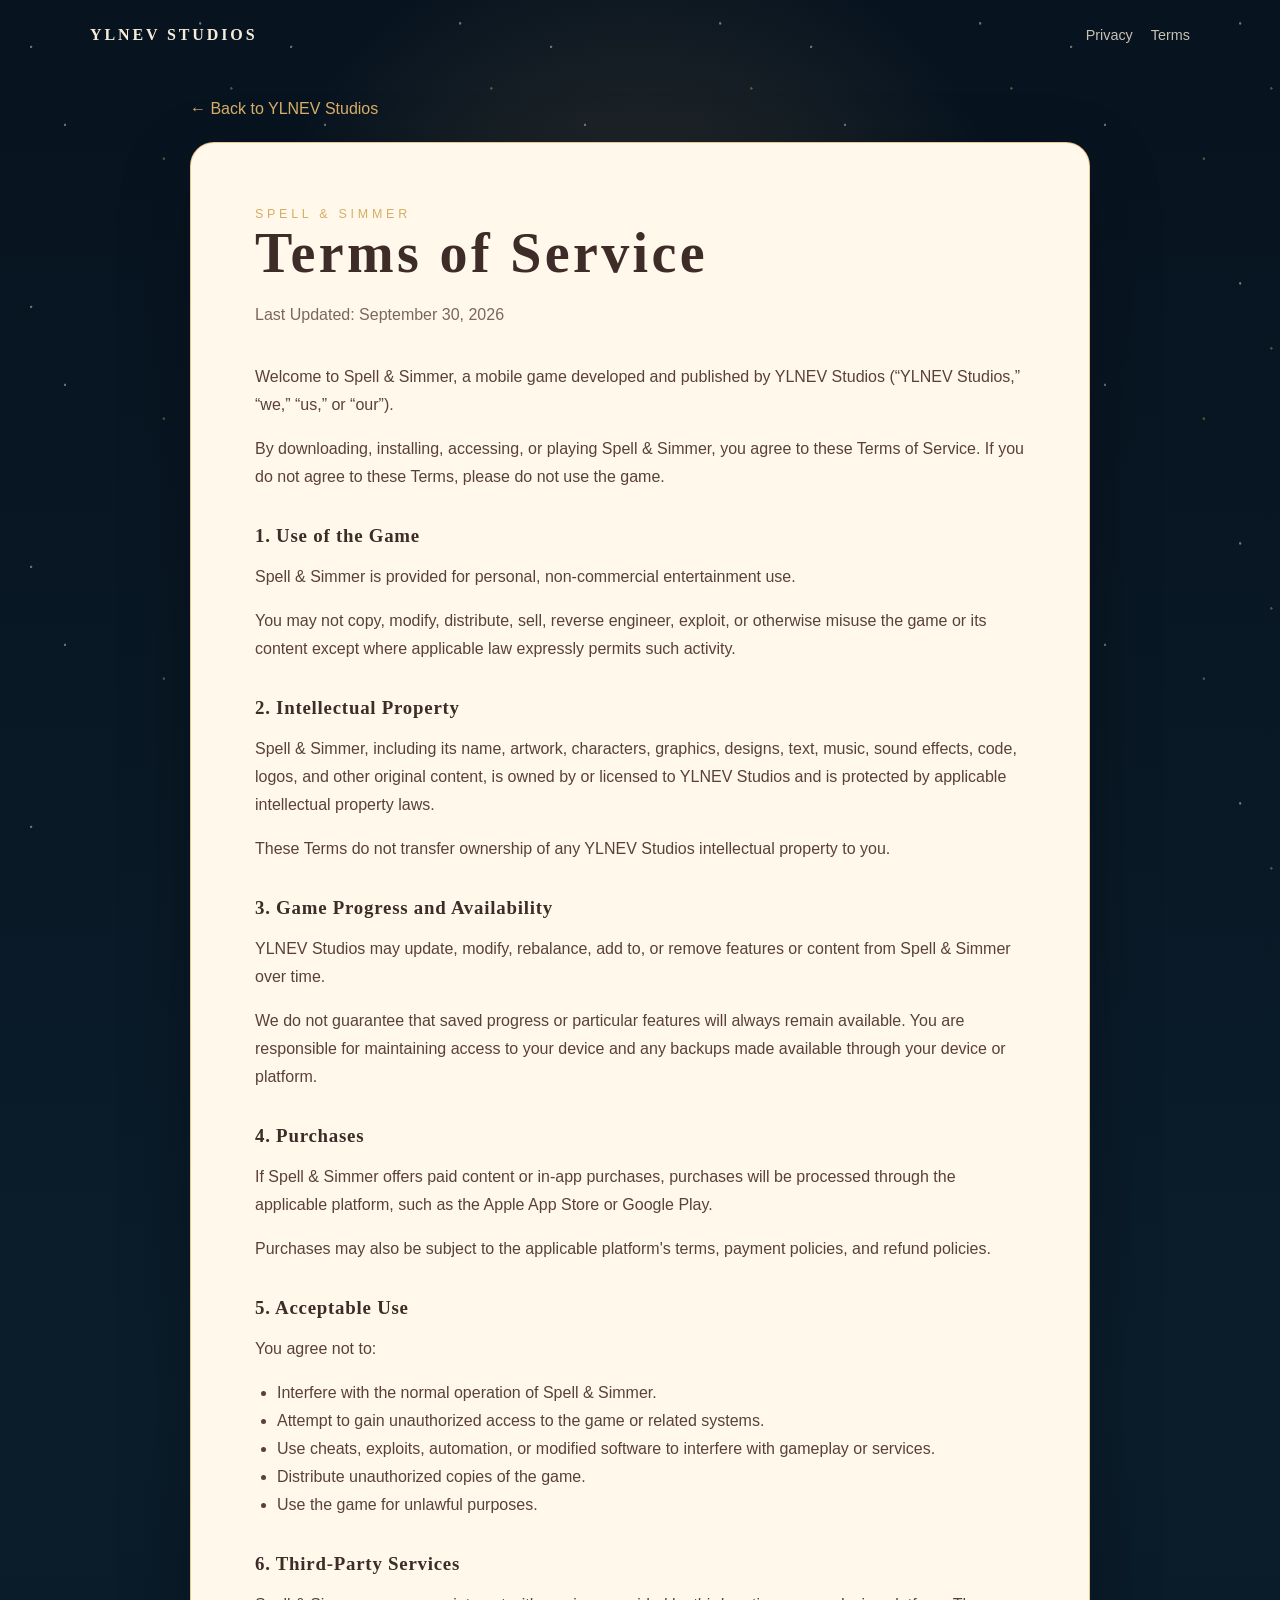
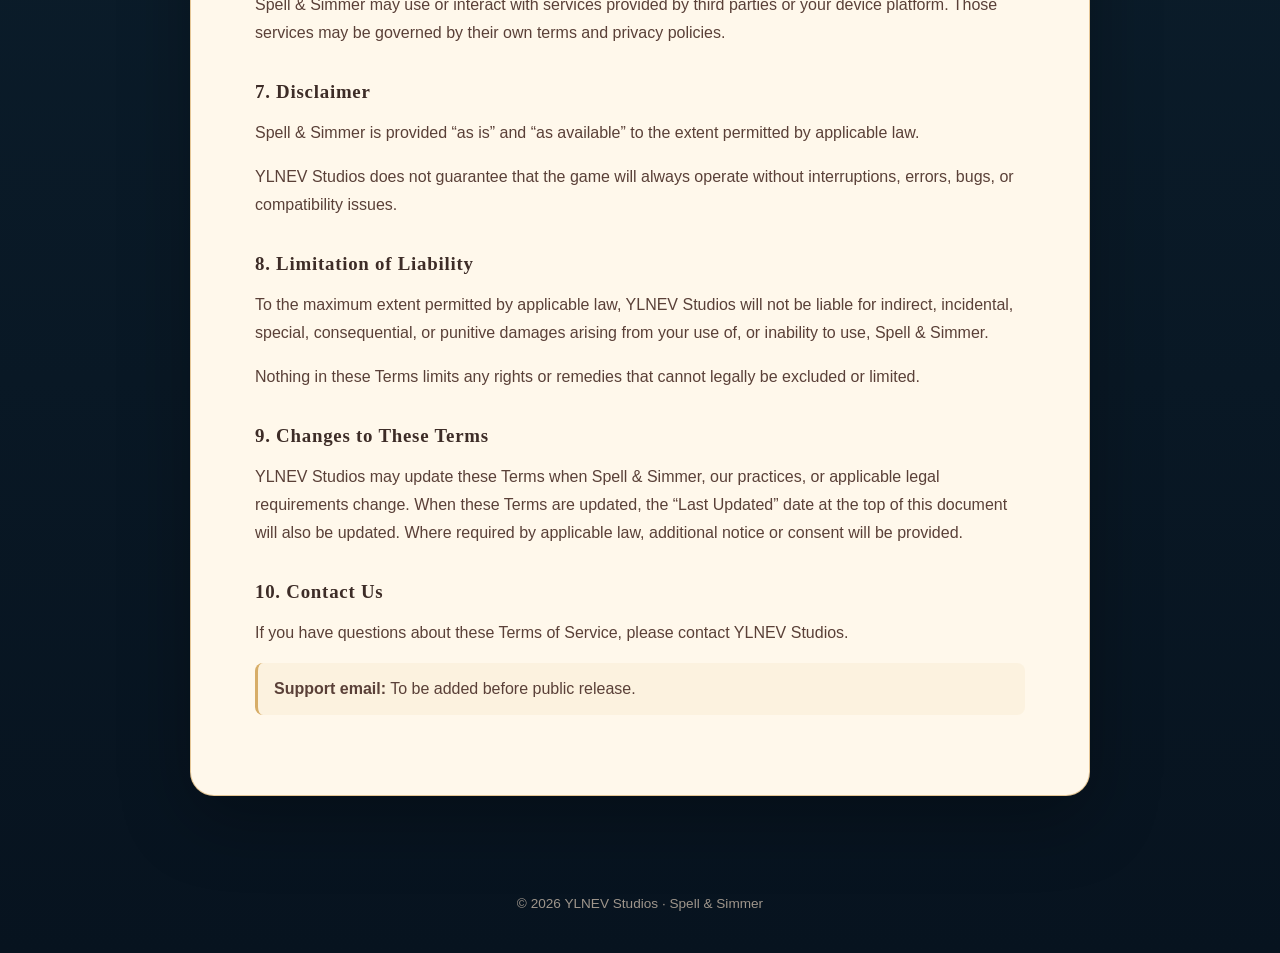
==== terms/index.html @ 40d7309d "Add Spell & Simmer terms of service" ====
<!doctype html>
<html lang="en">
<head>
  <meta charset="utf-8">
  <meta name="viewport" content="width=device-width, initial-scale=1">
  <meta name="description" content="Terms of Service for Spell & Simmer by YLNEV Studios.">
  <title>Terms of Service | Spell & Simmer | YLNEV Studios</title>
  <link rel="stylesheet" href="/styles.css">
</head>
<body>
  <header class="site-header">
    <a class="brand" href="/">YLNEV STUDIOS</a>
    <nav aria-label="Main navigation"><a href="/privacy/">Privacy</a><a href="/terms/">Terms</a></nav>
  </header>

  <main class="legal-wrap">
    <a class="back" href="/">← Back to YLNEV Studios</a>
    <article class="legal-card">
      <div class="eyebrow">Spell &amp; Simmer</div>
      <h1>Terms of Service</h1>
      <p class="updated">Last Updated: September 30, 2026</p>

      <p>Welcome to Spell &amp; Simmer, a mobile game developed and published by YLNEV Studios (“YLNEV Studios,” “we,” “us,” or “our”).</p>
      <p>By downloading, installing, accessing, or playing Spell &amp; Simmer, you agree to these Terms of Service. If you do not agree to these Terms, please do not use the game.</p>

      <h2>1. Use of the Game</h2>
      <p>Spell &amp; Simmer is provided for personal, non-commercial entertainment use.</p>
      <p>You may not copy, modify, distribute, sell, reverse engineer, exploit, or otherwise misuse the game or its content except where applicable law expressly permits such activity.</p>

      <h2>2. Intellectual Property</h2>
      <p>Spell &amp; Simmer, including its name, artwork, characters, graphics, designs, text, music, sound effects, code, logos, and other original content, is owned by or licensed to YLNEV Studios and is protected by applicable intellectual property laws.</p>
      <p>These Terms do not transfer ownership of any YLNEV Studios intellectual property to you.</p>

      <h2>3. Game Progress and Availability</h2>
      <p>YLNEV Studios may update, modify, rebalance, add to, or remove features or content from Spell &amp; Simmer over time.</p>
      <p>We do not guarantee that saved progress or particular features will always remain available. You are responsible for maintaining access to your device and any backups made available through your device or platform.</p>

      <h2>4. Purchases</h2>
      <p>If Spell &amp; Simmer offers paid content or in-app purchases, purchases will be processed through the applicable platform, such as the Apple App Store or Google Play.</p>
      <p>Purchases may also be subject to the applicable platform's terms, payment policies, and refund policies.</p>

      <h2>5. Acceptable Use</h2>
      <p>You agree not to:</p>
      <ul>
        <li>Interfere with the normal operation of Spell &amp; Simmer.</li>
        <li>Attempt to gain unauthorized access to the game or related systems.</li>
        <li>Use cheats, exploits, automation, or modified software to interfere with gameplay or services.</li>
        <li>Distribute unauthorized copies of the game.</li>
        <li>Use the game for unlawful purposes.</li>
      </ul>

      <h2>6. Third-Party Services</h2>
      <p>Spell &amp; Simmer may use or interact with services provided by third parties or your device platform. Those services may be governed by their own terms and privacy policies.</p>

      <h2>7. Disclaimer</h2>
      <p>Spell &amp; Simmer is provided “as is” and “as available” to the extent permitted by applicable law.</p>
      <p>YLNEV Studios does not guarantee that the game will always operate without interruptions, errors, bugs, or compatibility issues.</p>

      <h2>8. Limitation of Liability</h2>
      <p>To the maximum extent permitted by applicable law, YLNEV Studios will not be liable for indirect, incidental, special, consequential, or punitive damages arising from your use of, or inability to use, Spell &amp; Simmer.</p>
      <p>Nothing in these Terms limits any rights or remedies that cannot legally be excluded or limited.</p>

      <h2>9. Changes to These Terms</h2>
      <p>YLNEV Studios may update these Terms when Spell &amp; Simmer, our practices, or applicable legal requirements change. When these Terms are updated, the “Last Updated” date at the top of this document will also be updated. Where required by applicable law, additional notice or consent will be provided.</p>

      <h2>10. Contact Us</h2>
      <p>If you have questions about these Terms of Service, please contact YLNEV Studios.</p>
      <p class="notice"><strong>Support email:</strong> To be added before public release.</p>
    </article>
  </main>

  <footer>© 2026 YLNEV Studios · Spell &amp; Simmer</footer>
</body>
</html>
---- styles.css ----
:root {
  --night: #07131f;
  --night-soft: #0d2130;
  --cream: #f7ecd9;
  --paper: #fff8eb;
  --gold: #d7ad67;
  --sage: #8da38a;
  --brown: #5a4038;
  --muted: #c9c0b4;
}

* { box-sizing: border-box; }
html { scroll-behavior: smooth; }
body {
  margin: 0;
  min-height: 100vh;
  font-family: Georgia, 'Times New Roman', serif;
  color: var(--cream);
  background:
    radial-gradient(circle at 50% 12%, rgba(215,173,103,.18), transparent 24rem),
    linear-gradient(180deg, #07131f 0%, #0b1d2b 55%, #07131f 100%);
}
body::before {
  content: '';
  position: fixed;
  inset: 0;
  pointer-events: none;
  opacity: .38;
  background-image:
    radial-gradient(circle at 12% 18%, #fff 0 1px, transparent 1.5px),
    radial-gradient(circle at 77% 9%, #fff 0 1px, transparent 1.5px),
    radial-gradient(circle at 89% 34%, #d7ad67 0 1px, transparent 1.5px),
    radial-gradient(circle at 25% 48%, #fff 0 1px, transparent 1.5px),
    radial-gradient(circle at 63% 61%, #d7ad67 0 1px, transparent 1.5px);
  background-size: 260px 260px;
}

a { color: inherit; }
.site-header {
  width: min(1100px, calc(100% - 36px));
  margin: 0 auto;
  padding: 26px 0;
  display: flex;
  align-items: center;
  justify-content: space-between;
  gap: 20px;
  position: relative;
  z-index: 1;
}
.brand {
  text-decoration: none;
  letter-spacing: .18em;
  font-weight: 700;
  color: var(--cream);
}
nav { display: flex; gap: 18px; flex-wrap: wrap; justify-content: flex-end; }
nav a { text-decoration: none; color: var(--muted); font-family: Arial, sans-serif; font-size: .9rem; }
nav a:hover { color: var(--gold); }

.hero {
  width: min(980px, calc(100% - 36px));
  min-height: 68vh;
  margin: 0 auto;
  display: grid;
  place-items: center;
  text-align: center;
  position: relative;
  z-index: 1;
}
.hero-inner { max-width: 760px; padding: 72px 0 90px; }
.moon {
  width: 104px;
  height: 104px;
  border: 3px solid var(--gold);
  border-radius: 50%;
  margin: 0 auto 30px;
  box-shadow: 0 0 36px rgba(215,173,103,.2);
  position: relative;
}
.moon::after {
  content: '';
  position: absolute;
  width: 88px;
  height: 88px;
  border-radius: 50%;
  background: #091824;
  top: -7px;
  left: 25px;
}
.eyebrow {
  font-family: Arial, sans-serif;
  text-transform: uppercase;
  letter-spacing: .3em;
  color: var(--gold);
  font-size: .78rem;
}
h1 { font-size: clamp(2.8rem, 8vw, 6rem); margin: 12px 0 8px; letter-spacing: .06em; }
.hero h2 { font-weight: 400; margin: 0 0 22px; color: var(--gold); font-size: clamp(1.3rem, 3vw, 2rem); }
.hero p { font-family: Arial, sans-serif; line-height: 1.7; color: var(--muted); font-size: 1.05rem; }
.actions { margin-top: 34px; display: flex; justify-content: center; gap: 14px; flex-wrap: wrap; }
.button {
  display: inline-block;
  padding: 13px 20px;
  border: 1px solid var(--gold);
  border-radius: 999px;
  text-decoration: none;
  font-family: Arial, sans-serif;
  font-size: .92rem;
  transition: .2s ease;
}
.button:hover { background: var(--gold); color: var(--night); transform: translateY(-1px); }

.legal-wrap {
  width: min(900px, calc(100% - 30px));
  margin: 30px auto 70px;
  position: relative;
  z-index: 1;
}
.legal-card {
  background: var(--paper);
  color: var(--brown);
  border: 1px solid rgba(215,173,103,.65);
  border-radius: 24px;
  padding: clamp(28px, 6vw, 64px);
  box-shadow: 0 24px 70px rgba(0,0,0,.28);
}
.legal-card h1 { font-size: clamp(2rem, 5vw, 3.5rem); color: #3d2c27; margin-top: 0; }
.legal-card h2 { margin-top: 34px; color: #3d2c27; font-size: 1.18rem; letter-spacing: .04em; }
.legal-card p, .legal-card li { font-family: Arial, sans-serif; line-height: 1.75; }
.legal-card ul { padding-left: 22px; }
.updated { font-family: Arial, sans-serif; color: #7b675e; margin-bottom: 34px; }
.back { display: inline-block; margin-bottom: 24px; color: var(--gold); font-family: Arial, sans-serif; text-decoration: none; }
.back:hover { text-decoration: underline; }
.notice { border-left: 3px solid var(--gold); padding: 12px 16px; background: rgba(215,173,103,.09); border-radius: 8px; }

footer {
  width: min(1100px, calc(100% - 36px));
  margin: 0 auto;
  padding: 30px 0 42px;
  text-align: center;
  color: #9e958b;
  font-family: Arial, sans-serif;
  font-size: .85rem;
  position: relative;
  z-index: 1;
}

@media (max-width: 640px) {
  .site-header { align-items: flex-start; flex-direction: column; }
  nav { justify-content: flex-start; gap: 12px; }
  .hero-inner { padding-top: 40px; }
  .legal-card { border-radius: 18px; }
}
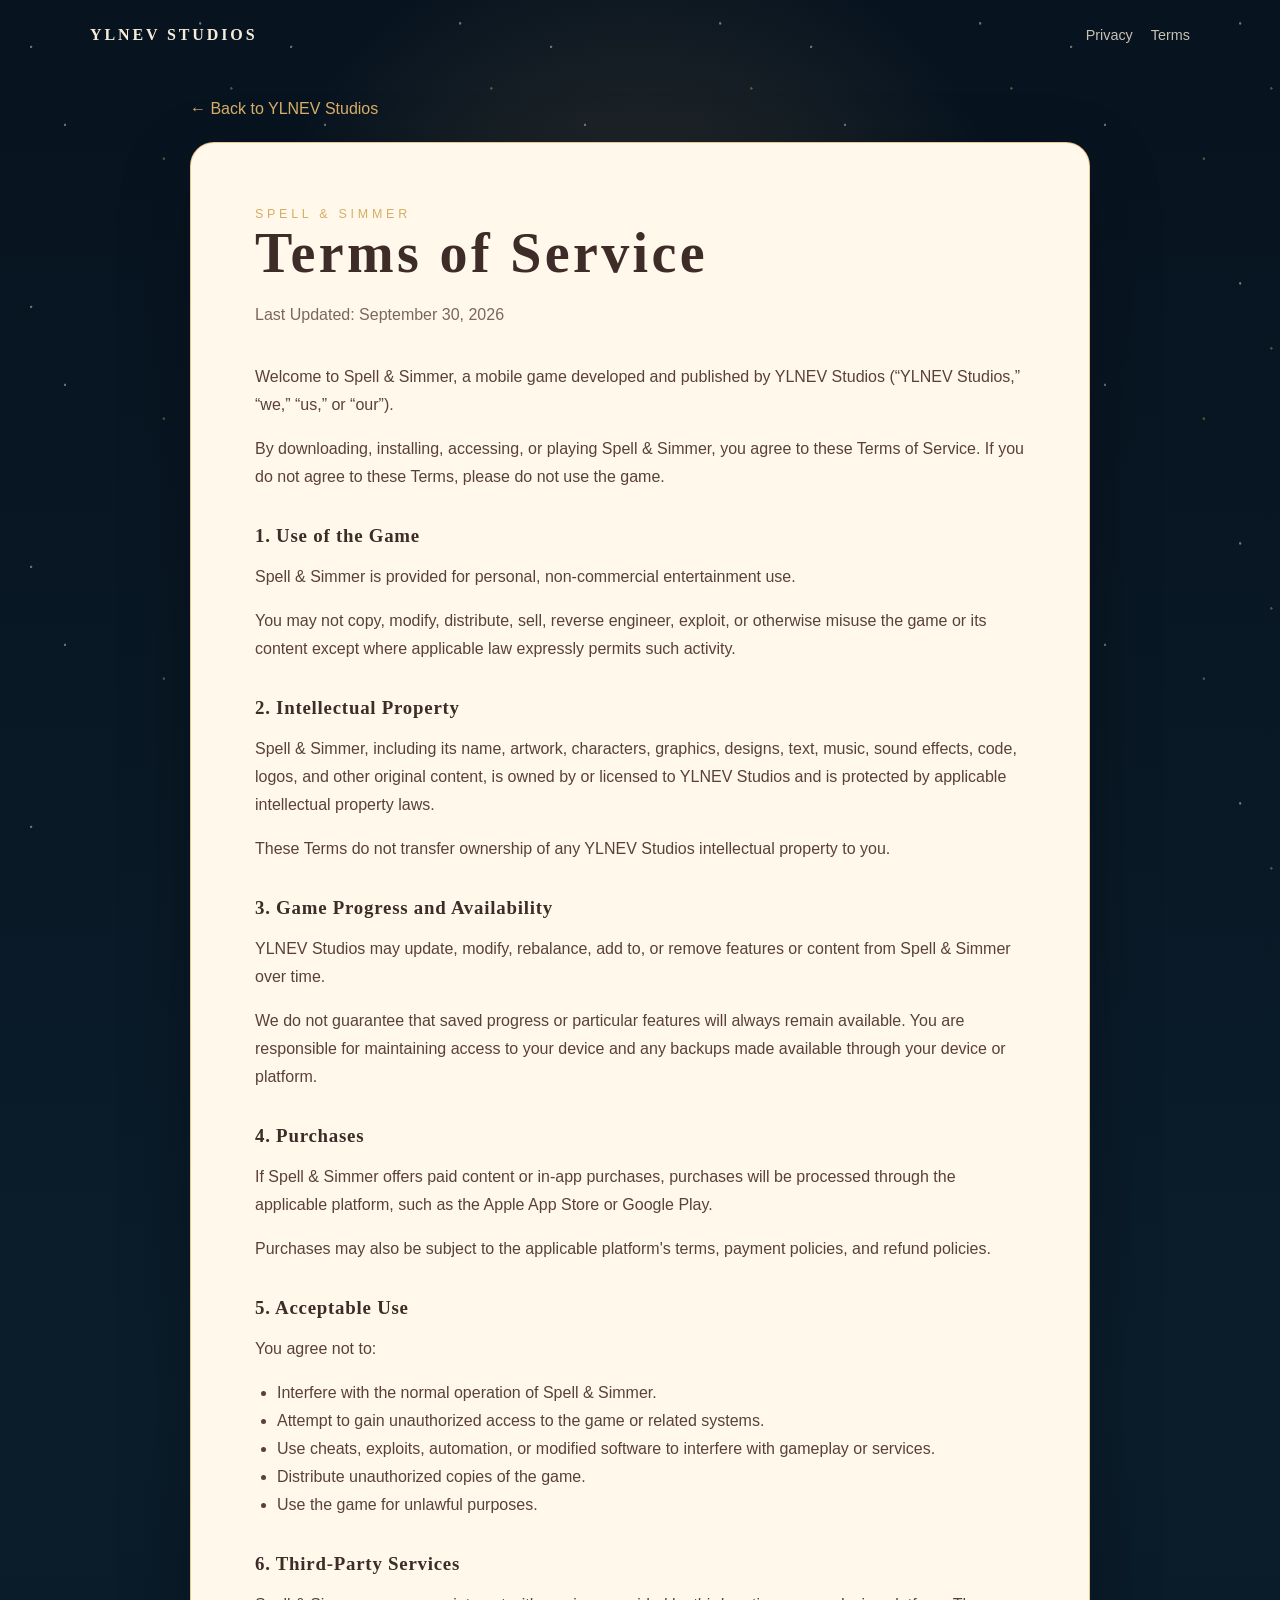
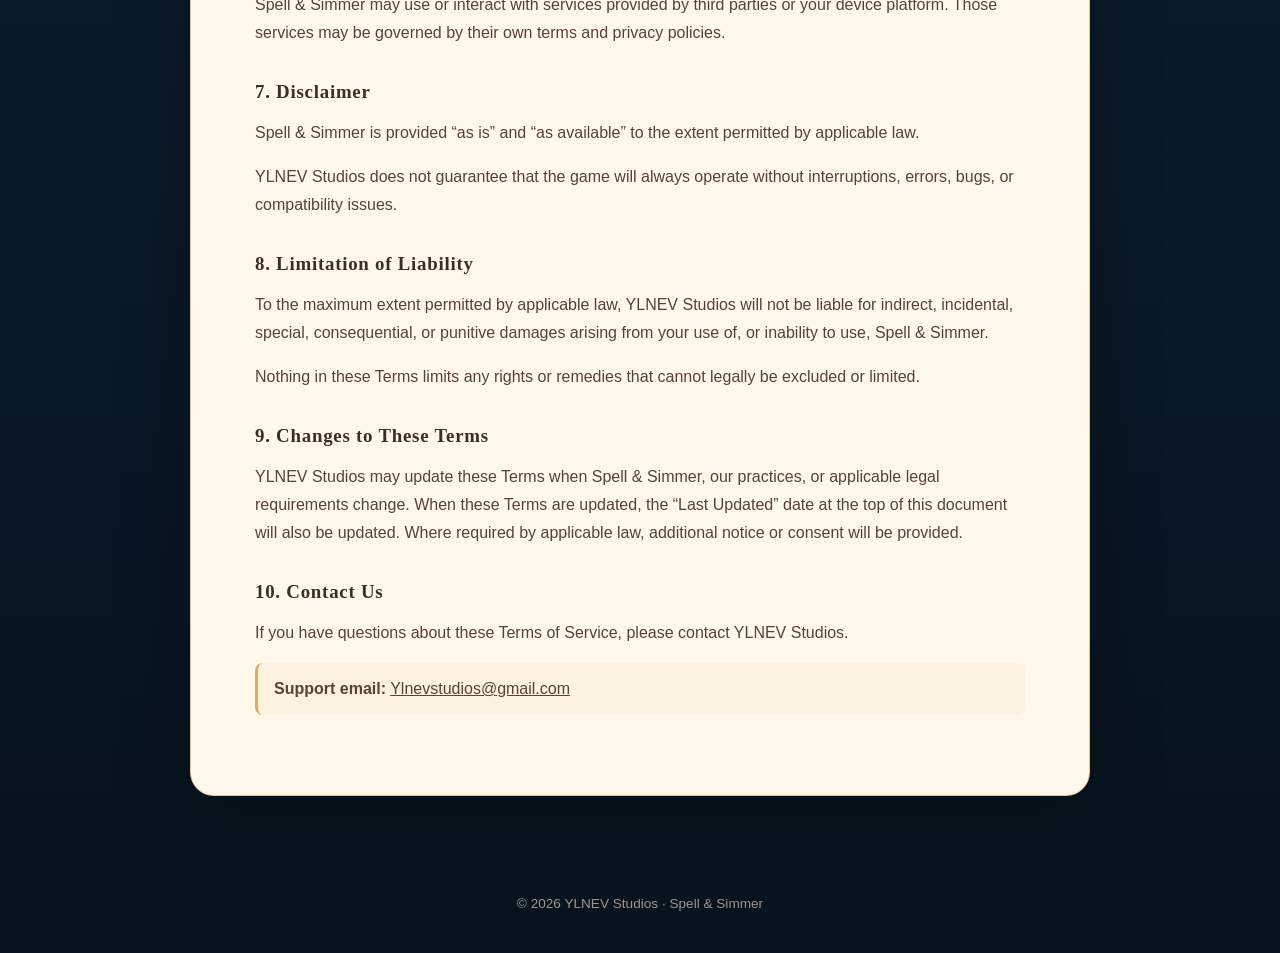
==== commit b4b6af0f: "Add YLNEV Studios support email to terms" ====
--- a/terms/index.html
+++ b/terms/index.html
@@ -65,7 +65,7 @@
 
       <h2>10. Contact Us</h2>
       <p>If you have questions about these Terms of Service, please contact YLNEV Studios.</p>
-      <p class="notice"><strong>Support email:</strong> To be added before public release.</p>
+      <p class="notice"><strong>Support email:</strong> <a href="mailto:Ylnevstudios@gmail.com">Ylnevstudios@gmail.com</a></p>
     </article>
   </main>
 
